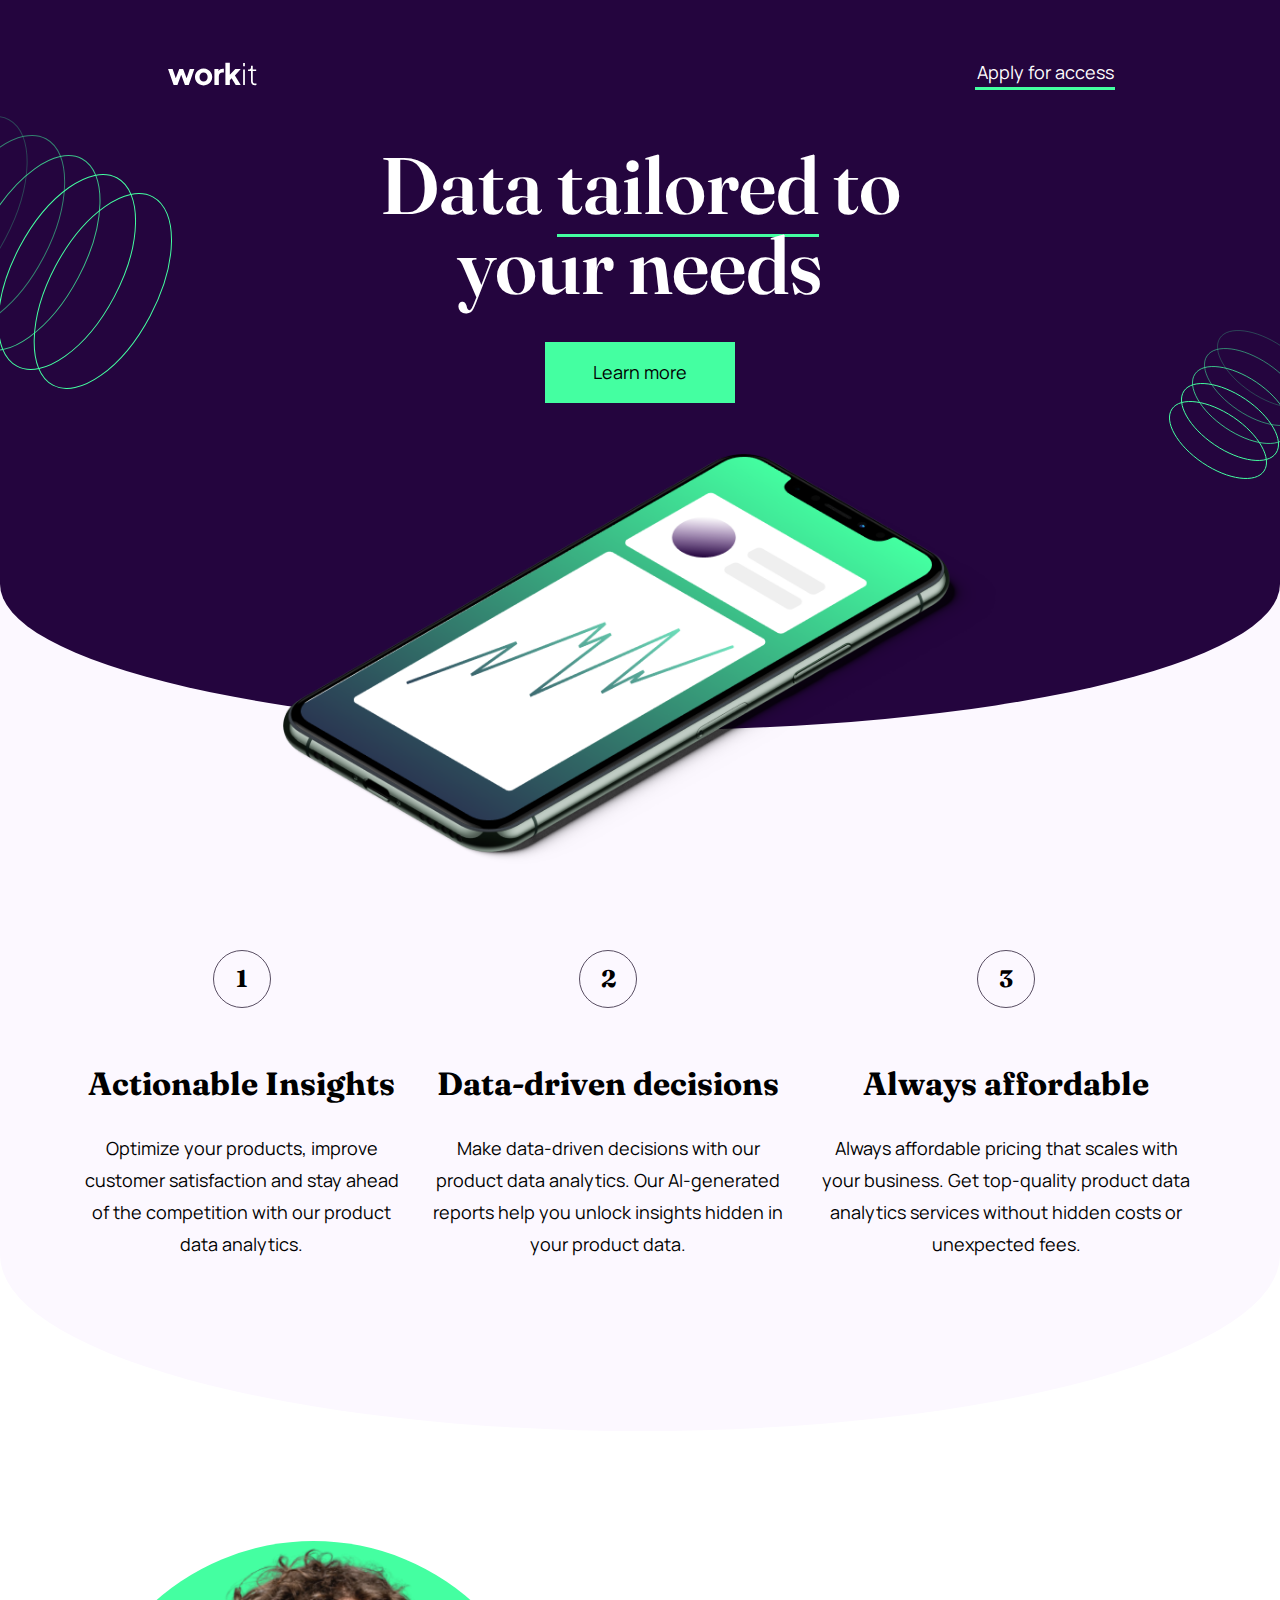
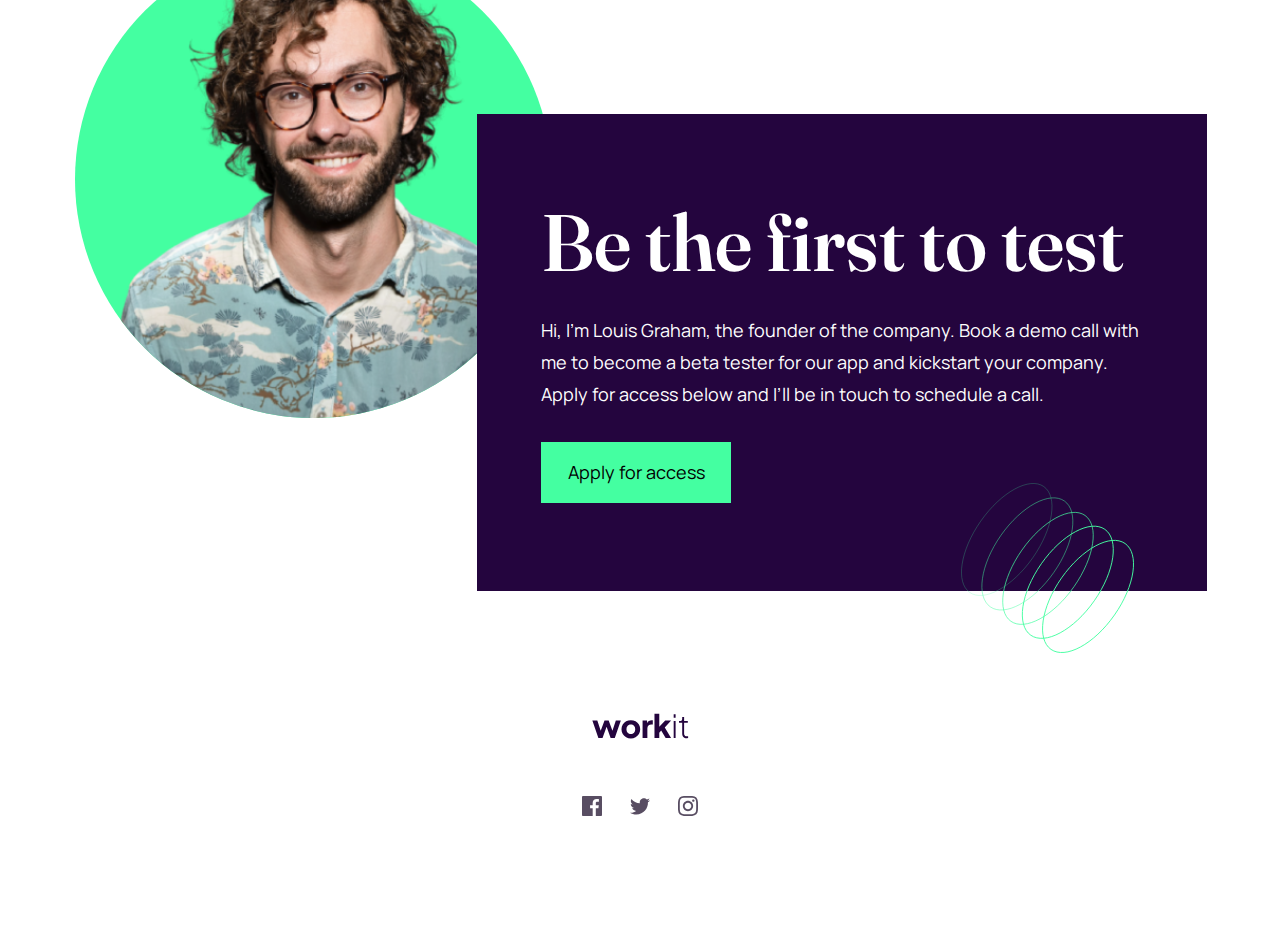
==== FrontEndMentor/workit-landing-page-figma/index.html @ a0101d30 "Workit Desktop Implementation" ====
<!DOCTYPE html>
<html lang="en">
<head>
    <meta charset="UTF-8">
    <meta name="viewport" content="width=device-width, initial-scale=1.0">
    <link rel="preconnect" href="https://fonts.googleapis.com">
    <link rel="preconnect" href="https://fonts.gstatic.com" crossorigin>
    <link href="https://fonts.googleapis.com/css2?family=Fraunces:opsz,wght@9..144,400;9..144,600&family=Manrope&display=swap" rel="stylesheet">
    <link rel="stylesheet" href="./css/normalize.css">
    <link rel="stylesheet" href="./css/style.css">
    <title>Work It</title>

    <style>
        .logo {
            width: 9.5rem;
            height: 2.4rem;
        }

        .hero_section {
            background-color: #24053E;
            padding-bottom: 32.7rem;
            border-radius: 0 0 50% 50% / 0 0 20% 20%;
            /* transform: scaleX(1.5); */
            /* border: 1px solid red; */
        }

        .header_wrapper {
            display: flex;
            justify-content: space-between;
            align-items: center;
            padding: 5.8rem 16.5rem 5.5rem 16.5rem;
        }

        .light_text{
            color: #FFFFFF;
        }

        .marketing_content_wrapper {
            display: flex;
            flex-direction: column;
            align-items: center;
            text-align: center;
            width: 63.5rem;
            margin: 0 auto;
            gap: 3.7rem;
            /* border: 1px solid red; */
        }

        .marketing_touch {
            border-bottom: 3px solid #44FFA1;
        }

        .ring_left_svg {
            position: absolute;
            top: 11.6rem;
            left: 0;
            /* width: 27rem; */
            /* height: 21.5rem; */
        }

        .ring_right_svg {
            position: absolute;
            right: 0;
            top: 31.4rem;
        }

        .phone_wrapper {
            /* border: 1px solid red;; */
            width: 100%;
            display: flex;
            justify-content: center;
            position: relative;
        }

        .phone {
            width: 715px;
            margin: 0 auto;
            /* height: 427px; */
            position: absolute;
            margin-top: -276px;
        }

        .features_section {
            position: relative;
            background: #FCF8FF;
            margin-top: -180px;
            z-index: -1;
            border-radius: 0 0 50% 50% / 0 0 20% 20%;
        }

        .features_container {
            max-width: 1114px;
            margin: 0 auto;
            display: flex;
            text-align: center;
            padding-top: 40rem;
            padding-bottom: 17.1rem;
            gap: 2.6rem;
        }

        .borderless_card {
            /* border: 1px solid red; */
            display: flex;
            flex-direction: column;
            /* margin: 25.5rem 0 17.1rem 0; */
            /* justify-content: space-between; */
        }

        .rounded {
            border: 1px solid #584D62;
            border-radius: 30.5px;
            width: 5.6rem;
            height: 5.6rem;
            align-self: center;
            display: flex;
            align-items: center;
            justify-content: center;
        }

        .space_around {
            margin: 56px 0 28px 0;
        }

        .cta_section {
            margin-top: 283px;
            margin-bottom: 121.78px;
            display: flex;
        }

        .founder_pic {
            width: 47.7rem;
            height: 47.7rem;
            border-radius: 50%;
            background: #44FFA1;
            position: relative;
            bottom: 173px;
            left: 75px;
        }

        .cta_box {
            box-sizing: border-box;
            width: 730px;
            padding: 64px;
            z-index: 1;
            background-color: #24053E;
            color:#FFFFFF;
            display: flex;
            flex-direction: column;
            justify-content: center;
            align-content: center;
            gap: 32px;
            position: relative;
        }

        .cta_ring {
            position: absolute;
            width: 173px;
            bottom: -61.74px;
            right: 72.69px;
        }

        .social_media {
            margin-bottom: 11rem;
        }

        .footer {
            display: flex;
            justify-content: center;
        }

    </style>
</head>
<body>
    <main>
        <section class="hero_section">
            <div class="header_wrapper">
                <img src="./images/workit.svg" alt="workit logo" class="logo">
                <button type="reset" class="btn_secondary">Apply for access</button>
            </div>
            <div class="marketing_content_wrapper">
                <h1 class="light_text">Data <span class="marketing_touch">tailored</span> to your needs</h1>
                <button type="reset" class="btn_primary">Learn more</button>
            </div>
            
            <img src="./images/left-ring.svg" alt="ring" class="ring_left_svg">
            <img src="./images/right-ring.svg" alt="ring_svg" class="ring_right_svg">
        </section>
        <div class="phone_wrapper">
            <img src="./images/iphone-pro-max11png.png" alt="Iphone 11 Pro Max image" class="phone">
        </div>
        <section class="features_section">
            <div class="features_container">
                <div class="borderless_card">
                    <h3 class="rounded"><span>1</span></h3>
                    <h2 class="space_around">Actionable Insights</h2>
                    <p>Optimize your products, improve customer satisfaction and stay ahead of the competition with our product data analytics.</p>
                </div>
                <div class="borderless_card">
                    <h3 class="rounded"><span>2</span></h3>
                    <h2 class="space_around">Data-driven decisions</h2>
                    <p>Make data-driven decisions with our product data analytics. Our AI-generated reports help you unlock insights hidden in your product data.</p>
                </div>
                <div class="borderless_card">
                    <h3 class="rounded"><span>3</span></h3>
                    <h2 class="space_around">Always affordable</h2>
                    <p>Always affordable pricing that scales with your business. Get top-quality product data analytics services without hidden costs or unexpected fees.</p>
                </div>
            </div>
        </section>
        <section class="cta_section">
            <img 
                src="./images/image-removebg-preview(363).png"
                alt="Picture of the company founder"
                class="founder_pic"
            >
            <div class="cta_box">
                <h1>Be the first to test</h1>
                <p>Hi, I'm Louis Graham, the founder of the company. Book a demo call with me to become a beta tester for our app and kickstart your company. Apply for access below and I’ll be in touch to schedule a call.</p>
                <button class="btn_primary">Apply for access</button>
                <img src="./images/cta_ring.svg" alt="ring" class="cta_ring">
            </div>
        </section>
        <footer class="footer">
            <img src="./images/footer.svg" alt="Logo and Social media links" class="social_media">
        </footer>
    </main>
</body>
</html>
---- FrontEndMentor/workit-landing-page-figma/css/style.css ----
html {
    font-family: 'Manrope', sans-serif;
    font-size: 10px;
}

body {
    
}

main {
    max-width: 1440px;
    margin: 0 auto;
    position: relative;
}

h1 {
    font-family: 'Fraunces', serif;
    font-size: 8rem;
    font-size: normal;
    font-weight: 600;
    line-height: 8rem;
}

h2 {
    font-family: 'Fraunces', serif;
    font-size: 3.2rem;
    line-height: 4rem;
}

h3 {
    font-family: 'Fraunces', serif;
    font-size: 2.4rem;
    line-height: 4rem;
}

p {
    font-size: 18px;
    line-height: 3.2rem;
}


.btn_primary {
    width: 190px;
    height: 61px;
    font-size: 1.8rem;
    background: #44FFA1;
    box-sizing: border-box;
    border: 2px solid #44FFA1;
}

.btn_primary:hover {
    background: none;
    cursor: pointer;
    border: 2px solid #44FFA1;
    color: #44FFA1;
    box-sizing: border-box;
}

.btn_secondary {
    width: 14rem;
    height: 3.2rem;
    font-size: 1.8rem;
    background: none;
    border: none;
    border-bottom: 3px solid #44FFA1;
    color: #FFFFFF;
    padding: 0;
}

.btn_secondary:hover {
    color: #44FFA1;
    cursor: pointer;
}

/* 
TOTAL HEIGHT: 814
header wrapper: 145
marketing wrapper: 258
phone wrapper: 411
*/
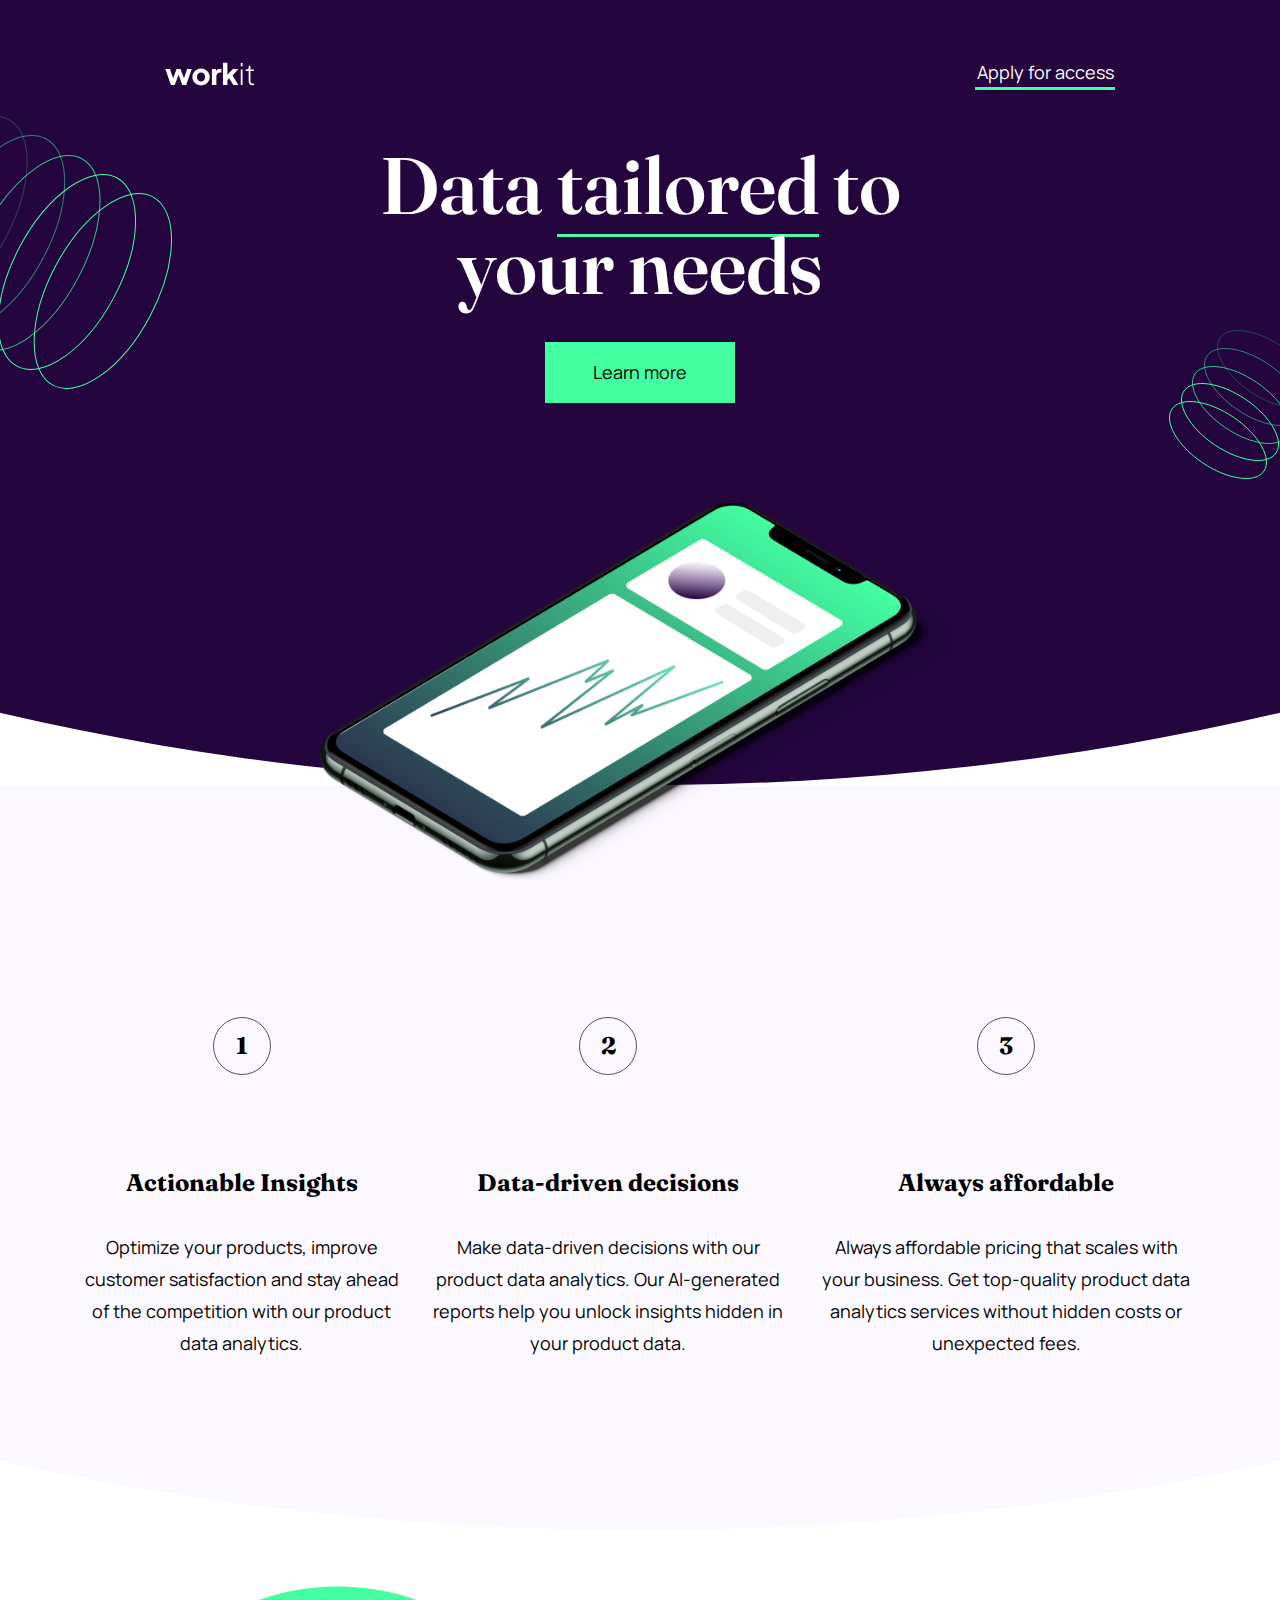
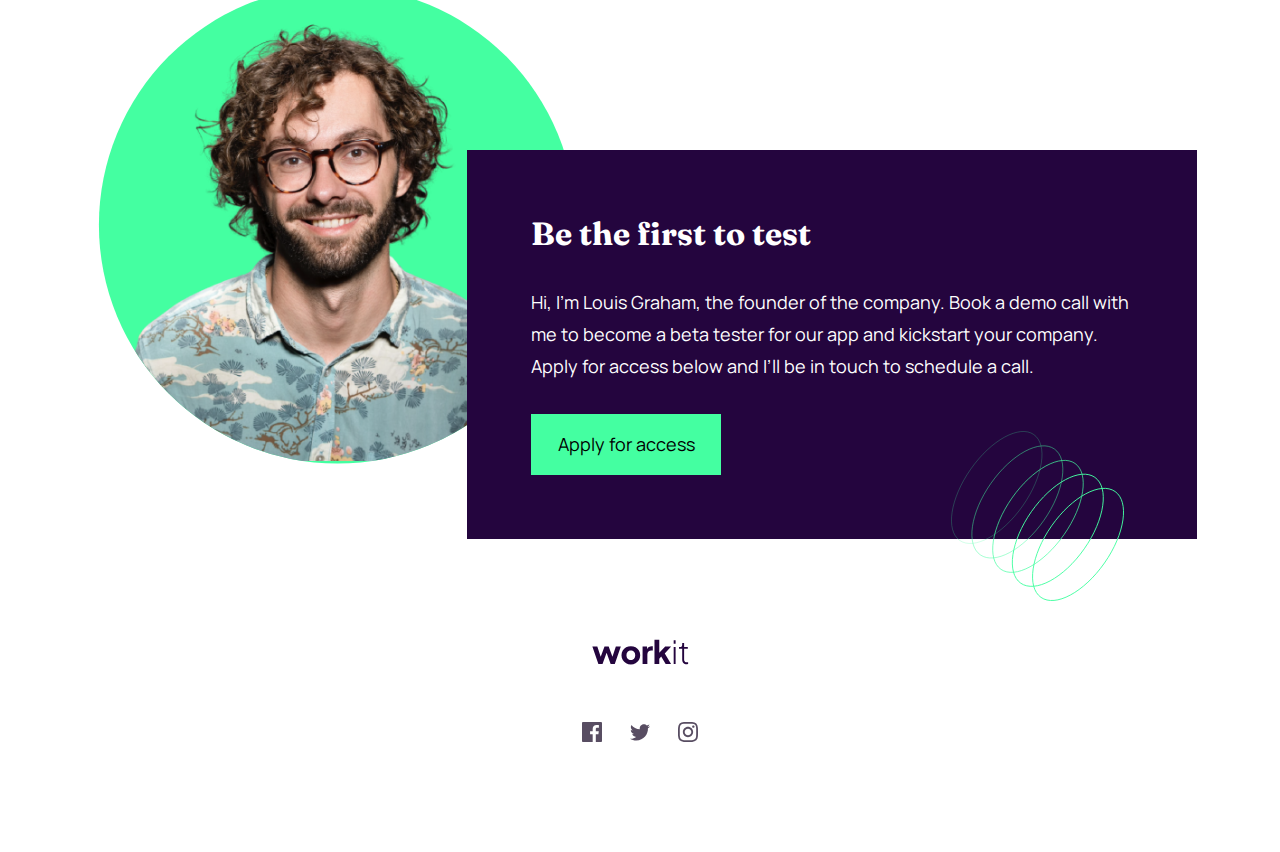
==== commit b0043149: "Fixed Hero section css issues" ====
--- a/FrontEndMentor/workit-landing-page-figma/index.html
+++ b/FrontEndMentor/workit-landing-page-figma/index.html
@@ -7,214 +7,60 @@
     <link rel="preconnect" href="https://fonts.gstatic.com" crossorigin>
     <link href="https://fonts.googleapis.com/css2?family=Fraunces:opsz,wght@9..144,400;9..144,600&family=Manrope&display=swap" rel="stylesheet">
     <link rel="stylesheet" href="./css/normalize.css">
+    <link rel="stylesheet" href="./css/styleFinished.css">
     <link rel="stylesheet" href="./css/style.css">
     <title>Work It</title>
-
-    <style>
-        .logo {
-            width: 9.5rem;
-            height: 2.4rem;
-        }
-
-        .hero_section {
-            background-color: #24053E;
-            padding-bottom: 32.7rem;
-            border-radius: 0 0 50% 50% / 0 0 20% 20%;
-            /* transform: scaleX(1.5); */
-            /* border: 1px solid red; */
-        }
-
-        .header_wrapper {
-            display: flex;
-            justify-content: space-between;
-            align-items: center;
-            padding: 5.8rem 16.5rem 5.5rem 16.5rem;
-        }
-
-        .light_text{
-            color: #FFFFFF;
-        }
-
-        .marketing_content_wrapper {
-            display: flex;
-            flex-direction: column;
-            align-items: center;
-            text-align: center;
-            width: 63.5rem;
-            margin: 0 auto;
-            gap: 3.7rem;
-            /* border: 1px solid red; */
-        }
-
-        .marketing_touch {
-            border-bottom: 3px solid #44FFA1;
-        }
-
-        .ring_left_svg {
-            position: absolute;
-            top: 11.6rem;
-            left: 0;
-            /* width: 27rem; */
-            /* height: 21.5rem; */
-        }
-
-        .ring_right_svg {
-            position: absolute;
-            right: 0;
-            top: 31.4rem;
-        }
-
-        .phone_wrapper {
-            /* border: 1px solid red;; */
-            width: 100%;
-            display: flex;
-            justify-content: center;
-            position: relative;
-        }
-
-        .phone {
-            width: 715px;
-            margin: 0 auto;
-            /* height: 427px; */
-            position: absolute;
-            margin-top: -276px;
-        }
-
-        .features_section {
-            position: relative;
-            background: #FCF8FF;
-            margin-top: -180px;
-            z-index: -1;
-            border-radius: 0 0 50% 50% / 0 0 20% 20%;
-        }
-
-        .features_container {
-            max-width: 1114px;
-            margin: 0 auto;
-            display: flex;
-            text-align: center;
-            padding-top: 40rem;
-            padding-bottom: 17.1rem;
-            gap: 2.6rem;
-        }
-
-        .borderless_card {
-            /* border: 1px solid red; */
-            display: flex;
-            flex-direction: column;
-            /* margin: 25.5rem 0 17.1rem 0; */
-            /* justify-content: space-between; */
-        }
-
-        .rounded {
-            border: 1px solid #584D62;
-            border-radius: 30.5px;
-            width: 5.6rem;
-            height: 5.6rem;
-            align-self: center;
-            display: flex;
-            align-items: center;
-            justify-content: center;
-        }
-
-        .space_around {
-            margin: 56px 0 28px 0;
-        }
-
-        .cta_section {
-            margin-top: 283px;
-            margin-bottom: 121.78px;
-            display: flex;
-        }
-
-        .founder_pic {
-            width: 47.7rem;
-            height: 47.7rem;
-            border-radius: 50%;
-            background: #44FFA1;
-            position: relative;
-            bottom: 173px;
-            left: 75px;
-        }
-
-        .cta_box {
-            box-sizing: border-box;
-            width: 730px;
-            padding: 64px;
-            z-index: 1;
-            background-color: #24053E;
-            color:#FFFFFF;
-            display: flex;
-            flex-direction: column;
-            justify-content: center;
-            align-content: center;
-            gap: 32px;
-            position: relative;
-        }
-
-        .cta_ring {
-            position: absolute;
-            width: 173px;
-            bottom: -61.74px;
-            right: 72.69px;
-        }
-
-        .social_media {
-            margin-bottom: 11rem;
-        }
-
-        .footer {
-            display: flex;
-            justify-content: center;
-        }
-
-    </style>
 </head>
 <body>
     <main>
-        <section class="hero_section">
-            <div class="header_wrapper">
-                <img src="./images/workit.svg" alt="workit logo" class="logo">
-                <button type="reset" class="btn_secondary">Apply for access</button>
-            </div>
-            <div class="marketing_content_wrapper">
-                <h1 class="light_text">Data <span class="marketing_touch">tailored</span> to your needs</h1>
-                <button type="reset" class="btn_primary">Learn more</button>
-            </div>
-            
-            <img src="./images/left-ring.svg" alt="ring" class="ring_left_svg">
-            <img src="./images/right-ring.svg" alt="ring_svg" class="ring_right_svg">
+        <section  class="hero_section">
+                <div class="header_wrapper">
+                    <img src="./images/workit.svg" alt="workit logo" class="logo">
+                    <button type="reset" class="btn_secondary">Apply for access</button>
+                </div>
+                <div class="marketing_content_wrapper">
+                    <h1 class="light_text">Data <span class="marketing_touch">tailored</span> to your needs</h1>
+                    <button type="reset" class="btn_primary">Learn more</button>
+                </div>
+                
+                <img src="./images/left-ring.svg" alt="ring" class="ring_left_svg">
+                <img src="./images/right-ring.svg" alt="ring_svg" class="ring_right_svg">
+                <div class="phone_wrapper">
+                    <img src="./images/iphone-pro-max11png.png"
+                    alt="Iphone 11 Pro Max image"
+                    class="phone absolute"
+                    width="715" height="427">
+                </div>
         </section>
-        <div class="phone_wrapper">
-            <img src="./images/iphone-pro-max11png.png" alt="Iphone 11 Pro Max image" class="phone">
-        </div>
         <section class="features_section">
             <div class="features_container">
                 <div class="borderless_card">
-                    <h3 class="rounded"><span>1</span></h3>
-                    <h2 class="space_around">Actionable Insights</h2>
+                    <h4 class="rounded"><span>1</span></h4>
+                    <h3 class="space_around">Actionable Insights</h3>
                     <p>Optimize your products, improve customer satisfaction and stay ahead of the competition with our product data analytics.</p>
                 </div>
                 <div class="borderless_card">
-                    <h3 class="rounded"><span>2</span></h3>
-                    <h2 class="space_around">Data-driven decisions</h2>
+                    <h4 class="rounded"><span>2</span></h4>
+                    <h3 class="space_around">Data-driven decisions</h3>
                     <p>Make data-driven decisions with our product data analytics. Our AI-generated reports help you unlock insights hidden in your product data.</p>
                 </div>
                 <div class="borderless_card">
-                    <h3 class="rounded"><span>3</span></h3>
-                    <h2 class="space_around">Always affordable</h2>
+                    <h4 class="rounded"><span>3</span></h4>
+                    <h3 class="space_around">Always affordable</h3>
                     <p>Always affordable pricing that scales with your business. Get top-quality product data analytics services without hidden costs or unexpected fees.</p>
                 </div>
             </div>
         </section>
         <section class="cta_section">
-            <img 
-                src="./images/image-removebg-preview(363).png"
-                alt="Picture of the company founder"
-                class="founder_pic"
-            >
             <div class="cta_box">
-                <h1>Be the first to test</h1>
+                <div class="founder_pic_wrapper">
+                    <img 
+                    src="./images/image-removebg-preview(363).png"
+                    alt="Picture of the company founder"
+                    class="founder_pic"
+                    >
+                </div>
+                <h2>Be the first to test</h2>
                 <p>Hi, I'm Louis Graham, the founder of the company. Book a demo call with me to become a beta tester for our app and kickstart your company. Apply for access below and I’ll be in touch to schedule a call.</p>
                 <button class="btn_primary">Apply for access</button>
                 <img src="./images/cta_ring.svg" alt="ring" class="cta_ring">
--- a/FrontEndMentor/workit-landing-page-figma/css/styleFinished.css
+++ b/FrontEndMentor/workit-landing-page-figma/css/styleFinished.css
@@ -0,0 +1,249 @@
+/* ------------- General Styles ------------- */
+
+html {
+    font-family: 'Manrope', sans-serif;
+    font-size: 62.5%;
+}
+
+main {
+    max-width: 1440px;
+    margin: 0 auto;
+}
+
+h1 {
+    font-family: 'Fraunces', serif;
+    font-size: 8rem;
+    font-size: normal;
+    font-weight: 600;
+    line-height: 8rem;
+}
+
+h2 {
+    font-family: 'Fraunces', serif;
+    font-size: 5.6rem;
+    line-height: 4rem;
+}
+
+h3 {
+    font-family: 'Fraunces', serif;
+    font-size: 3.2rem;
+    line-height: 4rem;
+}
+
+h4 {
+    font-family: 'Fraunces', serif;
+    font-size: 2.4rem;
+    line-height: 4rem;
+}
+
+p {
+    font-size: 18px;
+    line-height: 3.2rem;
+}
+
+
+.btn_primary {
+    width: 190px;
+    height: 61px;
+    font-size: 1.8rem;
+    background: #44FFA1;
+    box-sizing: border-box;
+    border: 2px solid #44FFA1;
+}
+
+.btn_primary:hover {
+    background: none;
+    cursor: pointer;
+    border: 2px solid #44FFA1;
+    color: #44FFA1;
+    box-sizing: border-box;
+}
+
+.btn_secondary {
+    width: 14rem;
+    height: 3.2rem;
+    font-size: 1.8rem;
+    background: none;
+    border: none;
+    border-bottom: 3px solid #44FFA1;
+    color: #FFFFFF;
+    padding: 0;
+}
+
+.btn_secondary:hover {
+    color: #44FFA1;
+    cursor: pointer;
+}
+
+.logo {
+    max-width: 9.5rem;
+    max-height: 2.4rem;
+}
+
+.light_text{
+    color: #FFFFFF;
+}
+
+/* ------------- Hero Section ------------- */
+
+.hero_section {
+    position: relative;
+}
+
+.hero_section::after {
+    content: '';
+    display: block;
+    position: absolute;
+    top: 0;
+    left: 0;
+    width: 100%;
+    height: 100%;
+    background-color: #24053E;
+    z-index: -1;
+    clip-path: ellipse(130% 120% at 50% -20%);
+}
+
+.phone_wrapper {
+    display: flex;
+    justify-content: center;
+}
+
+.phone {
+    aspect-ratio: 715 / 427;
+    width: 50vw;
+    height: auto;
+    max-width: 71.5rem;
+    max-height: 42.7rem;
+    position: relative;
+    bottom: -100px;
+}
+
+.header_wrapper {
+    display: flex;
+    justify-content: space-between;
+    align-items: center;
+    padding: 5.8rem 16.5rem 5.5rem 16.5rem;
+}
+
+.marketing_content_wrapper {
+    display: flex;
+    flex-direction: column;
+    align-items: center;
+    text-align: center;
+    max-width: 63.5rem;
+    margin: 0 auto;
+    gap: 3.7rem;
+}
+
+.marketing_touch {
+    border-bottom: 3px solid #44FFA1;
+}
+
+.ring_left_svg {
+    position: absolute;
+    top: 11.6rem;
+    left: 0;
+}
+
+.ring_right_svg {
+    position: absolute;
+    right: 0;
+    top: 31.4rem;
+}
+
+
+/* ------------- Features Section ------------- */
+
+.features_section {
+    position: relative;
+    background: #FCF8FF;
+    z-index: -1;
+    clip-path: ellipse(130% 120% at 50% -20%);
+}
+
+.features_container {
+    max-width: 1114px;
+    margin: 0 auto;
+    display: flex;
+    text-align: center;
+    padding-top: 20rem;
+    padding-bottom: 17.1rem;
+    gap: 2.6rem;
+}
+
+.borderless_card {
+    display: flex;
+    flex-direction: column;
+}
+
+.rounded {
+    border: 1px solid #584D62;
+    border-radius: 30.5px;
+    width: 5.6rem;
+    height: 5.6rem;
+    align-self: center;
+    display: flex;
+    align-items: center;
+    justify-content: center;
+}
+
+.space_around {
+    margin: 56px 0 28px 0;
+}
+
+.cta_ring {
+    position: absolute;
+    max-width: 173px;
+    bottom: -61.74px;
+    right: 72.69px;
+}
+
+/* ------------- CTA Section ------------- */
+
+.cta_section {
+    display: flex;
+    justify-content: center;
+    margin: 22rem 0 10rem 0;
+}
+
+.founder_pic_wrapper {
+    width: 500px;
+    height: 500px;
+    box-sizing: border-box;
+    display: block;
+    position: absolute;
+    top: -45%;
+    left: -52%;
+    z-index: -1;
+    clip-path: circle(23.85rem at 50% 50%);
+    background-color: #44FFA1;
+}
+
+.founder_pic {
+    position: relative;
+    top: 4.2rem;
+}
+
+.cta_box {
+    box-sizing: border-box;
+    max-width: 73rem;
+    background-color: #24053E;
+    color:#FFFFFF;
+    position: relative;
+    left: 15%;
+    display: flex;
+    flex-direction: column;
+    gap: 32px;
+    padding: 6.4rem;
+}
+
+/* ------------- Footer ------------- */
+
+.footer {
+    display: flex;
+    justify-content: center;
+}
+
+.social_media {
+    margin-bottom: 11rem;
+}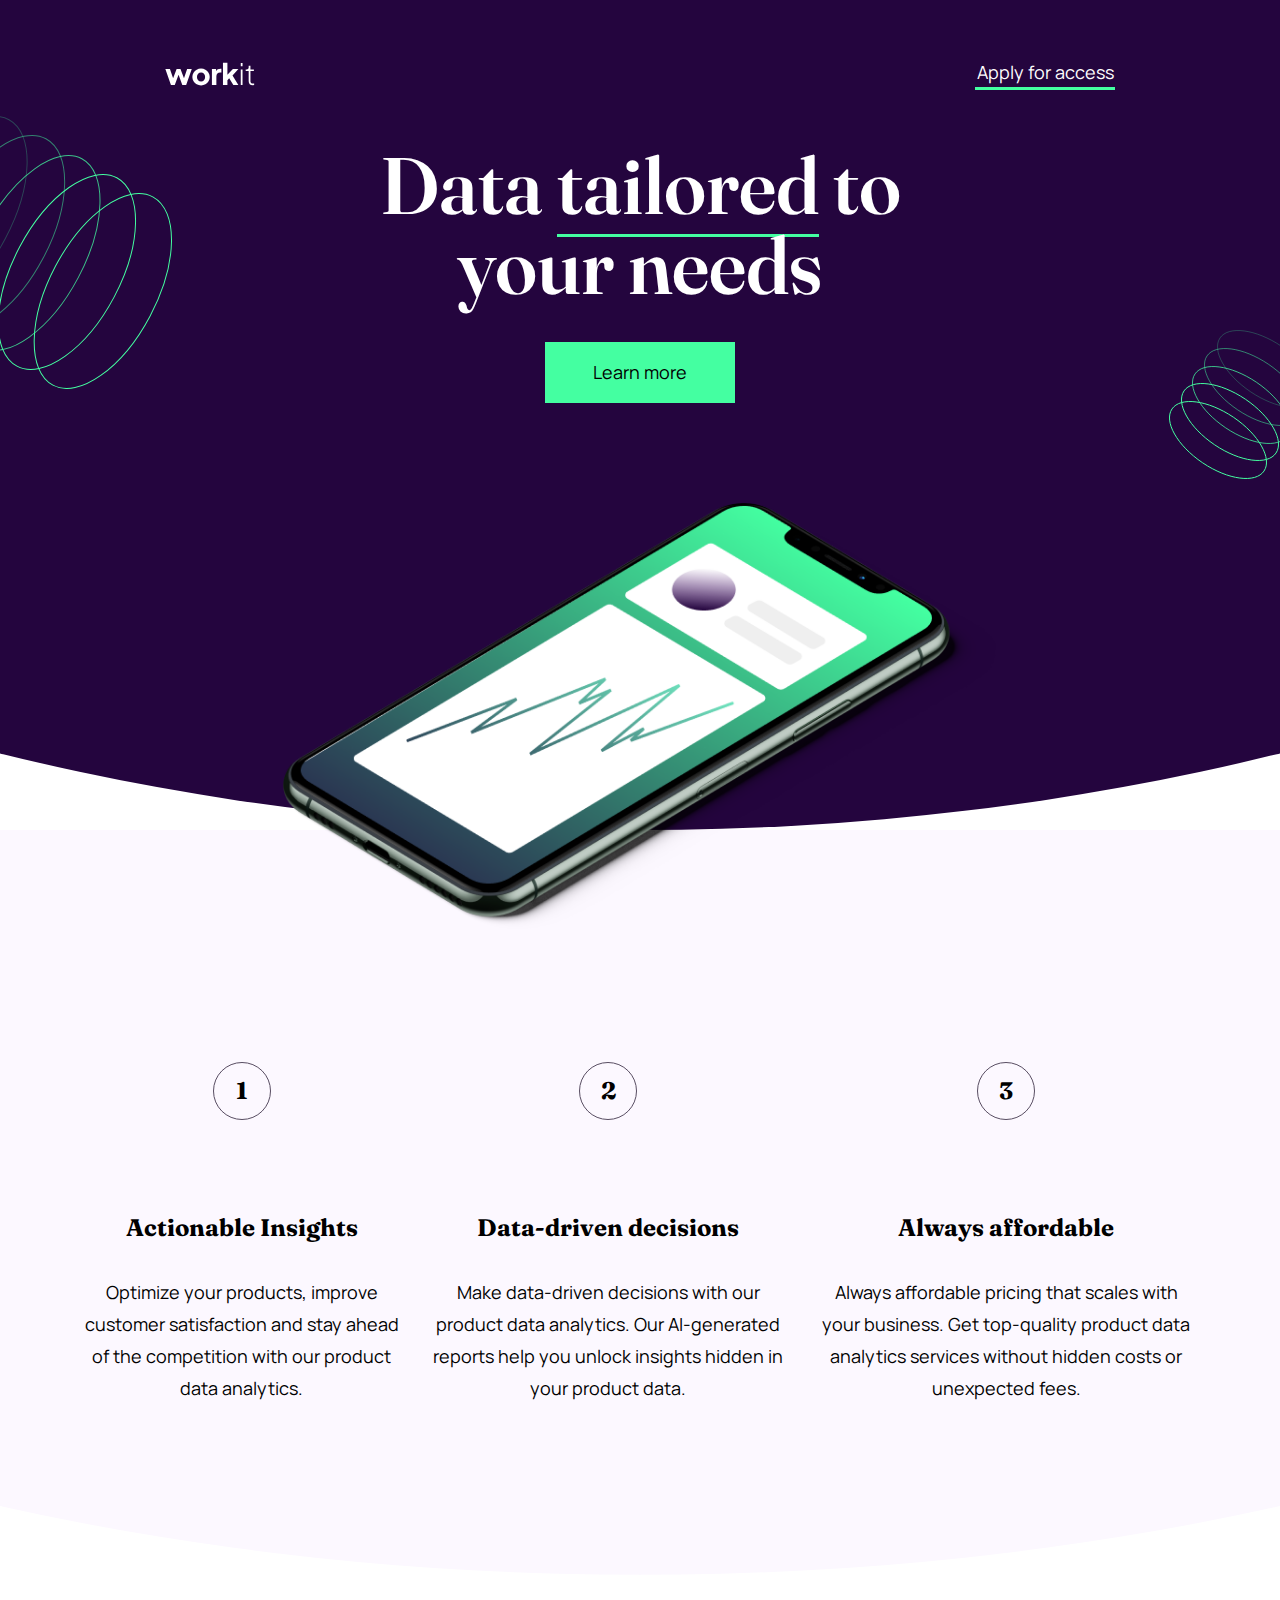
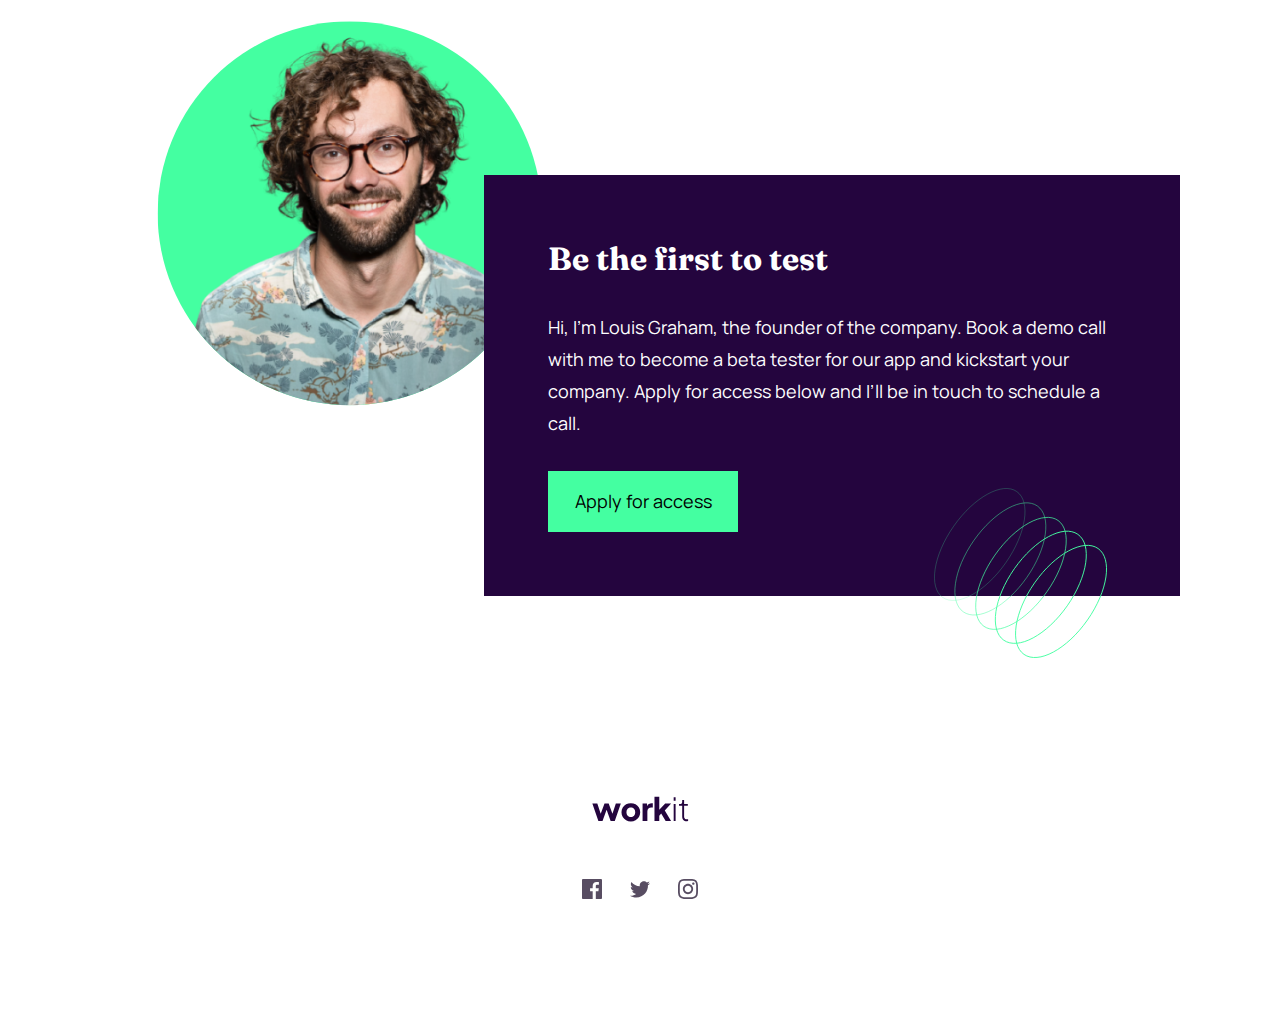
==== commit bf751222: "CTA Section implemented" ====
--- a/FrontEndMentor/workit-landing-page-figma/index.html
+++ b/FrontEndMentor/workit-landing-page-figma/index.html
@@ -52,18 +52,22 @@
             </div>
         </section>
         <section class="cta_section">
-            <div class="cta_box">
-                <div class="founder_pic_wrapper">
+            <div class="cta_container">
+                <div class="img_wrapper">
                     <img 
                     src="./images/image-removebg-preview(363).png"
                     alt="Picture of the company founder"
-                    class="founder_pic"
+                    class="founder_img"
                     >
                 </div>
-                <h2>Be the first to test</h2>
-                <p>Hi, I'm Louis Graham, the founder of the company. Book a demo call with me to become a beta tester for our app and kickstart your company. Apply for access below and I’ll be in touch to schedule a call.</p>
-                <button class="btn_primary">Apply for access</button>
-                <img src="./images/cta_ring.svg" alt="ring" class="cta_ring">
+                <div class="cta_content_wrapper">
+                    <div class="cta_content">
+                        <h2>Be the first to test</h2>
+                        <p>Hi, I'm Louis Graham, the founder of the company. Book a demo call with me to become a beta tester for our app and kickstart your company. Apply for access below and I’ll be in touch to schedule a call.</p>
+                        <button class="btn_primary">Apply for access</button>
+                        <img src="./images/cta_ring.svg" alt="ring" class="cta_ring">
+                    </div>
+            </div>
             </div>
         </section>
         <footer class="footer">
--- a/FrontEndMentor/workit-landing-page-figma/css/styleFinished.css
+++ b/FrontEndMentor/workit-landing-page-figma/css/styleFinished.css
@@ -110,7 +110,6 @@
 
 .phone {
     aspect-ratio: 715 / 427;
-    width: 50vw;
     height: auto;
     max-width: 71.5rem;
     max-height: 42.7rem;
@@ -191,6 +190,50 @@
     margin: 56px 0 28px 0;
 }
 
+/* ------------- CTA Section ------------- */
+
+.cta_section {
+    padding: 10rem 10rem;
+    margin: 10rem 0;
+}
+
+.cta_container {
+    display: flex;
+    justify-content: center;
+}
+
+.img_wrapper {
+    display: block;
+    width: clamp(25rem, 30vw, 45rem); /* Adjust the width of img_wrapper based on viewport width */
+    height: clamp(25rem, 30vw, 45rem);
+    background-color: #44FFA1;
+    position: relative;
+    clip-path: circle(50% at 50% 50%);
+    transform: translate(15%, -40%);
+    z-index: -1;
+}
+
+.founder_img {
+    position: relative;
+    max-width: 100%;
+    top: 10px;
+}
+
+.cta_content_wrapper {
+    flex: 1;
+}
+
+.cta_content {
+    display: flex;
+    flex-direction: column;
+    gap: 3.2rem;
+    padding: 6.4rem;
+    max-width: 73rem;
+    background-color: #24053E;
+    color: #FFFFFF;
+    position: relative;
+}
+
 .cta_ring {
     position: absolute;
     max-width: 173px;
@@ -198,45 +241,6 @@
     right: 72.69px;
 }
 
-/* ------------- CTA Section ------------- */
-
-.cta_section {
-    display: flex;
-    justify-content: center;
-    margin: 22rem 0 10rem 0;
-}
-
-.founder_pic_wrapper {
-    width: 500px;
-    height: 500px;
-    box-sizing: border-box;
-    display: block;
-    position: absolute;
-    top: -45%;
-    left: -52%;
-    z-index: -1;
-    clip-path: circle(23.85rem at 50% 50%);
-    background-color: #44FFA1;
-}
-
-.founder_pic {
-    position: relative;
-    top: 4.2rem;
-}
-
-.cta_box {
-    box-sizing: border-box;
-    max-width: 73rem;
-    background-color: #24053E;
-    color:#FFFFFF;
-    position: relative;
-    left: 15%;
-    display: flex;
-    flex-direction: column;
-    gap: 32px;
-    padding: 6.4rem;
-}
-
 /* ------------- Footer ------------- */
 
 .footer {
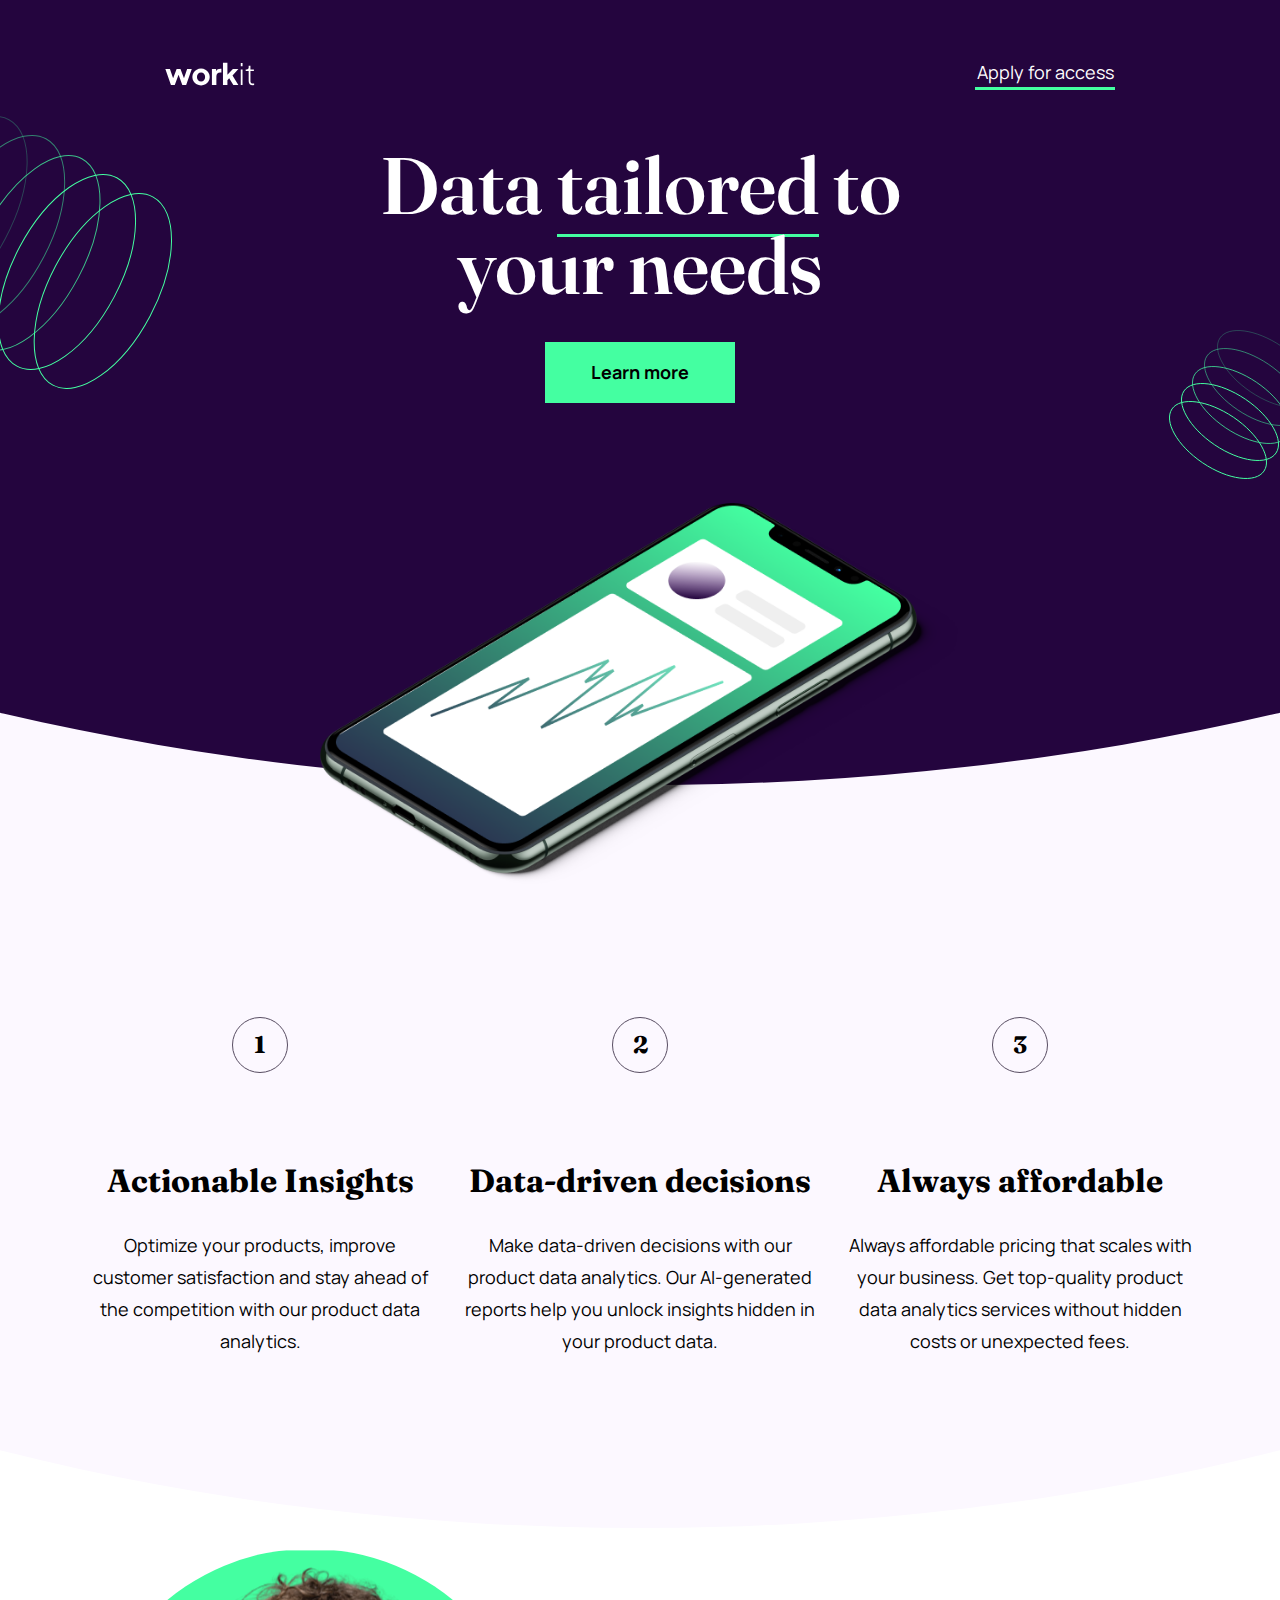
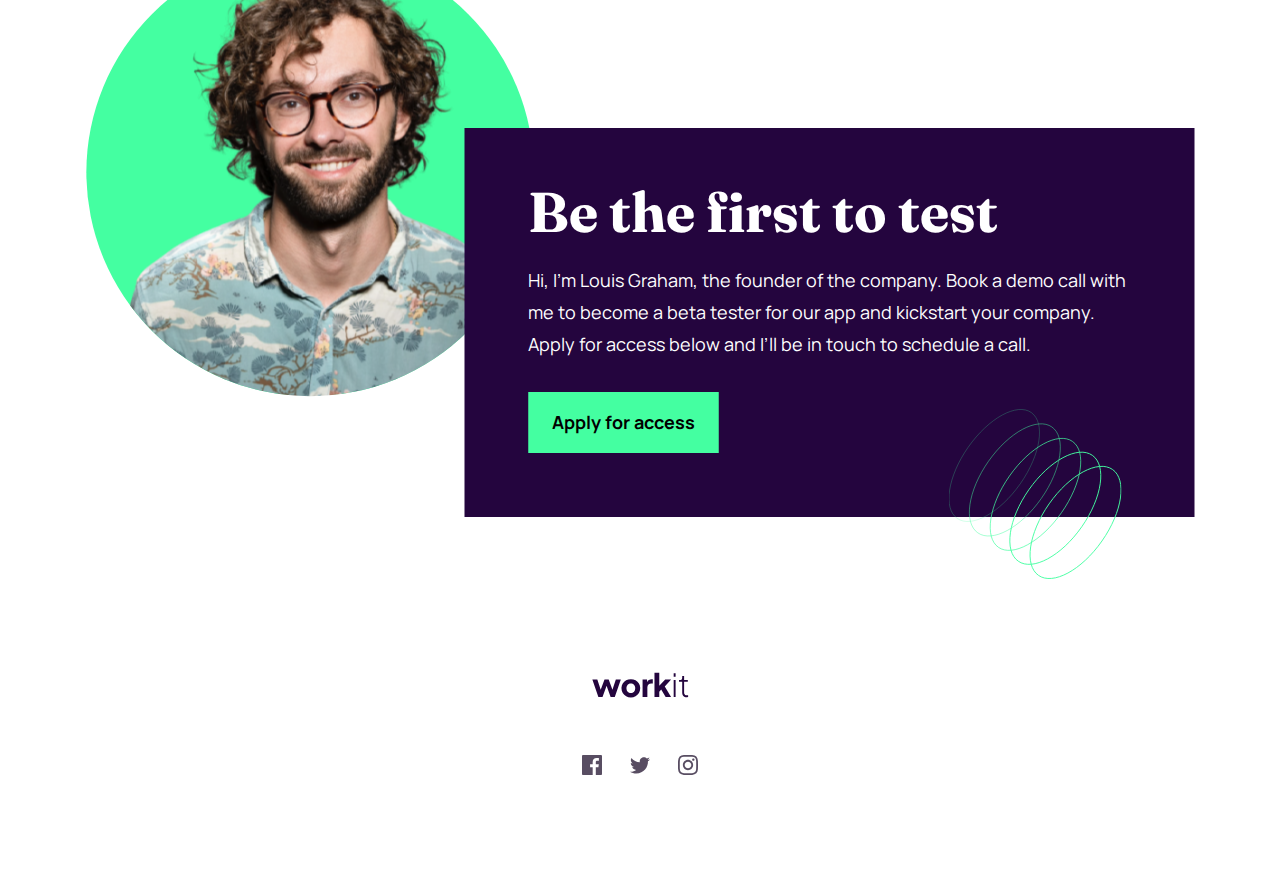
==== commit c2e2d274: "Merge pull request #2 from Project-General/cta-section" ====
--- a/FrontEndMentor/workit-landing-page-figma/index.html
+++ b/FrontEndMentor/workit-landing-page-figma/index.html
@@ -35,22 +35,30 @@
         <section class="features_section">
             <div class="features_container">
                 <div class="borderless_card">
-                    <h4 class="rounded"><span>1</span></h4>
-                    <h3 class="space_around">Actionable Insights</h3>
-                    <p>Optimize your products, improve customer satisfaction and stay ahead of the competition with our product data analytics.</p>
+                        <h4 class="rounded"><span>1</span></h4>
+                    <div class="card_container">
+                        <h3 class="space_around">Actionable Insights</h3>
+                        <p>Optimize your products, improve customer satisfaction and stay ahead of the competition with our product data analytics.</p>
+                    </div>
                 </div>
                 <div class="borderless_card">
-                    <h4 class="rounded"><span>2</span></h4>
-                    <h3 class="space_around">Data-driven decisions</h3>
-                    <p>Make data-driven decisions with our product data analytics. Our AI-generated reports help you unlock insights hidden in your product data.</p>
+                        <h4 class="rounded"><span>2</span></h4>
+                    <div class="card_container">
+                        <h3 class="space_around">Data-driven decisions</h3>
+                        <p>Make data-driven decisions with our product data analytics. Our AI-generated reports help you unlock insights hidden in your product data.</p>
+                    </div>
                 </div>
                 <div class="borderless_card">
-                    <h4 class="rounded"><span>3</span></h4>
-                    <h3 class="space_around">Always affordable</h3>
-                    <p>Always affordable pricing that scales with your business. Get top-quality product data analytics services without hidden costs or unexpected fees.</p>
+                        <h4 class="rounded"><span>3</span></h4>
+                    <div class="card_container">
+                        <h3 class="space_around">Always affordable</h3>
+                        <p>Always affordable pricing that scales with your business. Get top-quality product data analytics services without hidden costs or unexpected fees.</p>
+                    </div>
                 </div>
             </div>
         </section>
+
+
         <section class="cta_section">
             <div class="cta_container">
                 <div class="img_wrapper">
@@ -64,12 +72,14 @@
                     <div class="cta_content">
                         <h2>Be the first to test</h2>
                         <p>Hi, I'm Louis Graham, the founder of the company. Book a demo call with me to become a beta tester for our app and kickstart your company. Apply for access below and I’ll be in touch to schedule a call.</p>
-                        <button class="btn_primary">Apply for access</button>
+                        <button class="btn_primary extend">Apply for access</button>
                         <img src="./images/cta_ring.svg" alt="ring" class="cta_ring">
                     </div>
             </div>
             </div>
         </section>
+
+        
         <footer class="footer">
             <img src="./images/footer.svg" alt="Logo and Social media links" class="social_media">
         </footer>
--- a/FrontEndMentor/workit-landing-page-figma/css/styleFinished.css
+++ b/FrontEndMentor/workit-landing-page-figma/css/styleFinished.css
@@ -1,4 +1,8 @@
 /* ------------- General Styles ------------- */
+
+* {
+    box-sizing: border-box;
+}
 
 html {
     font-family: 'Manrope', sans-serif;
@@ -49,6 +53,8 @@
     background: #44FFA1;
     box-sizing: border-box;
     border: 2px solid #44FFA1;
+    font-weight: bold;
+    color: black;
 }
 
 .btn_primary:hover {
@@ -88,6 +94,10 @@
 
 .hero_section {
     position: relative;
+    display: flex;
+    flex-direction: column;
+    /* justify-content: center; */
+    align-items: center;
 }
 
 .hero_section::after {
@@ -103,25 +113,30 @@
     clip-path: ellipse(130% 120% at 50% -20%);
 }
 
+.header_wrapper {
+    width: 100%;
+    display: flex;
+    justify-content: space-between;
+    align-items: center;
+    padding: 5.8rem 16.5rem 5.5rem 16.5rem;
+}
+
 .phone_wrapper {
     display: flex;
     justify-content: center;
+    width: 100%;
 }
 
 .phone {
     aspect-ratio: 715 / 427;
     height: auto;
+    position: relative;
+    bottom: -10rem;
     max-width: 71.5rem;
     max-height: 42.7rem;
-    position: relative;
-    bottom: -100px;
-}
-
-.header_wrapper {
-    display: flex;
-    justify-content: space-between;
-    align-items: center;
-    padding: 5.8rem 16.5rem 5.5rem 16.5rem;
+    width: 50%;
+    min-width: 51.4rem;
+    height: auto;
 }
 
 .marketing_content_wrapper {
@@ -156,13 +171,17 @@
 .features_section {
     position: relative;
     background: #FCF8FF;
-    z-index: -1;
+    z-index: -2;
     clip-path: ellipse(130% 120% at 50% -20%);
+    padding-top: 10rem;
+    top: -10rem;
+    display: flex;
+    justify-content: center;
 }
 
 .features_container {
     max-width: 1114px;
-    margin: 0 auto;
+    margin: 0 10px;
     display: flex;
     text-align: center;
     padding-top: 20rem;
@@ -173,6 +192,7 @@
 .borderless_card {
     display: flex;
     flex-direction: column;
+    flex: 1;
 }
 
 .rounded {
@@ -184,6 +204,7 @@
     display: flex;
     align-items: center;
     justify-content: center;
+    box-sizing: border-box;
 }
 
 .space_around {
@@ -192,43 +213,31 @@
 
 /* ------------- CTA Section ------------- */
 
+
 .cta_section {
-    padding: 10rem 10rem;
     margin: 10rem 0;
 }
 
 .cta_container {
-    display: flex;
-    justify-content: center;
-}
-
-.img_wrapper {
-    display: block;
-    width: clamp(25rem, 30vw, 45rem); /* Adjust the width of img_wrapper based on viewport width */
-    height: clamp(25rem, 30vw, 45rem);
-    background-color: #44FFA1;
-    position: relative;
-    clip-path: circle(50% at 50% 50%);
-    transform: translate(15%, -40%);
-    z-index: -1;
-}
-
-.founder_img {
-    position: relative;
-    max-width: 100%;
-    top: 10px;
+    margin: 0 10px;
+    display: flex;
+    justify-content: center;
+    /* flex-direction: row-reverse; */
 }
 
 .cta_content_wrapper {
-    flex: 1;
+    margin: 0 10px;
+    transform: translateX(-5%);
 }
 
 .cta_content {
     display: flex;
+    flex-grow: 1;
     flex-direction: column;
     gap: 3.2rem;
     padding: 6.4rem;
     max-width: 73rem;
+    min-width: 51.4rem;
     background-color: #24053E;
     color: #FFFFFF;
     position: relative;
@@ -241,6 +250,26 @@
     right: 72.69px;
 }
 
+.img_wrapper {
+    display: flex;
+    justify-content: center;
+    align-items: center;
+    align-self: flex-start;
+    max-width: 47.7rem;
+    min-width: 28.1rem;
+    height: auto;
+    background-color: #44FFA1;
+    clip-path: circle(50% at 50% 50%);
+    transform: translate(10%, -40%);
+    position: relative;
+}
+
+.founder_img {
+    position: relative;
+    top: 10px;
+    width: 100%;
+}
+
 /* ------------- Footer ------------- */
 
 .footer {
--- a/FrontEndMentor/workit-landing-page-figma/css/style.css
+++ b/FrontEndMentor/workit-landing-page-figma/css/style.css
@@ -1,80 +1,247 @@
-html {
-    font-family: 'Manrope', sans-serif;
-    font-size: 10px;
+
+@media screen and (max-width: 768px) {
+    /* Your styles for screens 768px and wider go here */
+
+    main {
+        overflow-x: hidden;
+    }
+
+    .hero_section::after {
+        clip-path: ellipse(160% 120% at 50% -20%);
+    }
+
+    h1{
+        font-size: 6rem;
+        line-height: 6rem;
+    }
+
+    h2 {
+        font-size: 4.8rem;
+        line-height: 5.6rem;
+    }
+
+    h3 {
+        font-size: 2.8rem;
+        line-height: 3.6rem;
+    }
+
+    h4 {
+        font-size: 2rem;
+        line-height: 3.6rem;
+    }
+
+    p {
+        font-size: 1.6rem;
+        line-height: 2.8rem;
+    }
+
+    .header_wrapper {
+        padding: 3.2rem 3.9rem;
+        margin-bottom: 2rem;
+    }
+
+    .btn_primary {
+        font-size: 1.6rem;
+        line-height: 3.2rem;
+        width: 13.3rem;
+        height: 5.5rem;
+    }
+
+    .btn_secondary {
+        font-size: 1.6rem;
+        line-height: 3.1rem;
+        letter-spacing: 0.016rem;
+    }
+
+    .marketing_content_wrapper{
+        max-width: 47.3rem;
+    }
+
+    .phone {
+        width: 80%;
+        max-width: 51.4rem;
+        max-height: 28.66rem;
+        min-width: 32rem;
+        /* display: none; */
+    }
+
+    .ring_left_svg {
+        left: -9rem;
+    }
+
+    .ring_right_svg {
+        right: -4rem;
+    }
+
+    /* ------------- Features Section ------------- */
+    .features_section {
+        clip-path: ellipse(160% 120% at 50% -20%);
+    }
+
+    .features_container {
+        flex-direction: column;
+        text-align: start;
+        max-width: 57.3rem;
+        gap: 4.8rem;
+        padding-top: 15rem;
+        padding-bottom: 10.37rem;
+    }
+
+    .borderless_card {
+        display: flex;
+        flex-direction: row;
+        gap: 3.2rem;
+        /* flex-wrap: wrap; */
+    }
+
+    .rounded {
+        width: 4.7rem;
+        height: 4.7rem;
+        min-width: 4.7rem;
+    }
+
+    .space_around {
+        margin: 0;
+    }
+
+    .card_container {
+        max-width: 49.3rem;
+        display: flex;
+        flex-direction: column;
+        gap: 1.6rem;
+    }
+
+    /* ------------- CTA Section ------------- */
+
+    .cta_section {
+        margin: 1rem;
+        padding: 10rem 1rem;
+    }
+
+    .cta_container {
+        max-width: 68.9rem;
+        position: relative;
+        justify-content: flex-end;
+    }
+
+    .img_wrapper {
+        width: 28.1rem;
+        height: 28.1rem;
+        transform: translate(-10%, -70%);
+        position: absolute;
+        left: 0;
+        top: 0;
+    }
+
+    .cta_content_wrapper {
+        transform: translateX(0);
+        top: 0;
+        right: 0;
+    }
+
+    .cta_content {
+        max-width: 51.4rem;
+        min-width: 34.3rem;
+        padding: 5.6rem;
+    }
+
+    .cta_ring {
+        right: 1.269rem;
+        max-width: 17.3rem;
+        max-height: 13.7rem;
+    }
+
+    .extend {
+        width: 17.2rem;
+        height: 5.5rem;
+        /* color: black; */
+    }
+
+    /* ------------- Footer ------------- */
+
+    .social_media {
+        margin-bottom: 5rem;
+    }
 }
 
-body {
+@media screen and (max-width: 425px) {
+    h1{
+        font-size: 5rem;
+    }
+
+    h2 {
+        font-size: 3.2rem;
+        line-height: 4.8rem;
+    }
+
+    .hero_section::after {
+        clip-path: ellipse(200% 120% at 50% -20%);
+    }
+
+    .ring_left_svg {
+        display: none;
+    }
     
-}
-
-main {
-    max-width: 1440px;
-    margin: 0 auto;
-    position: relative;
-}
-
-h1 {
-    font-family: 'Fraunces', serif;
-    font-size: 8rem;
-    font-size: normal;
-    font-weight: 600;
-    line-height: 8rem;
-}
-
-h2 {
-    font-family: 'Fraunces', serif;
-    font-size: 3.2rem;
-    line-height: 4rem;
-}
-
-h3 {
-    font-family: 'Fraunces', serif;
-    font-size: 2.4rem;
-    line-height: 4rem;
-}
-
-p {
-    font-size: 18px;
-    line-height: 3.2rem;
-}
-
-
-.btn_primary {
-    width: 190px;
-    height: 61px;
-    font-size: 1.8rem;
-    background: #44FFA1;
-    box-sizing: border-box;
-    border: 2px solid #44FFA1;
-}
-
-.btn_primary:hover {
-    background: none;
-    cursor: pointer;
-    border: 2px solid #44FFA1;
-    color: #44FFA1;
-    box-sizing: border-box;
-}
-
-.btn_secondary {
-    width: 14rem;
-    height: 3.2rem;
-    font-size: 1.8rem;
-    background: none;
-    border: none;
-    border-bottom: 3px solid #44FFA1;
-    color: #FFFFFF;
-    padding: 0;
-}
-
-.btn_secondary:hover {
-    color: #44FFA1;
-    cursor: pointer;
-}
-
-/* 
-TOTAL HEIGHT: 814
-header wrapper: 145
-marketing wrapper: 258
-phone wrapper: 411
-*/+    .ring_right_svg {
+        display: none;
+    }
+
+    .borderless_card {
+        max-width: 34.3rem;
+        flex-direction: column;
+        text-align: center;
+        gap: 2.4rem;
+    }
+
+    .rounded {
+        margin: 0;
+    }
+
+    .features_section {
+        top: -8rem;
+        clip-path: ellipse(270% 120% at 50% -20%);
+    }
+
+    .cta_section {
+        margin: -5rem 1rem 5rem 1rem;
+        padding: 0;
+        display: flex;
+        justify-content: center;
+    }
+
+    .cta_container {
+        max-width: 34.3rem;
+        flex-direction: column;
+        align-items: center;
+        margin: 0;
+    }
+
+    .img_wrapper {
+        position: relative;
+        transform: translate(0,16%);
+        align-self: unset;
+        max-width: 28.1rem;
+        max-height: 28.1rem;
+        width: unset;
+        height: unset;
+        min-width: unset;
+    }
+
+    .cta_content_wrapper {
+        transform: translateX(0);
+        margin: 0;
+    }
+
+    .cta_content {
+        padding: 3.1rem;
+        max-width: 34.3rem;
+        min-width: unset;
+        text-align: center;
+        display: flex;
+        align-items: center;
+    }
+
+    .cta_ring {
+        display: none;
+    }
+}